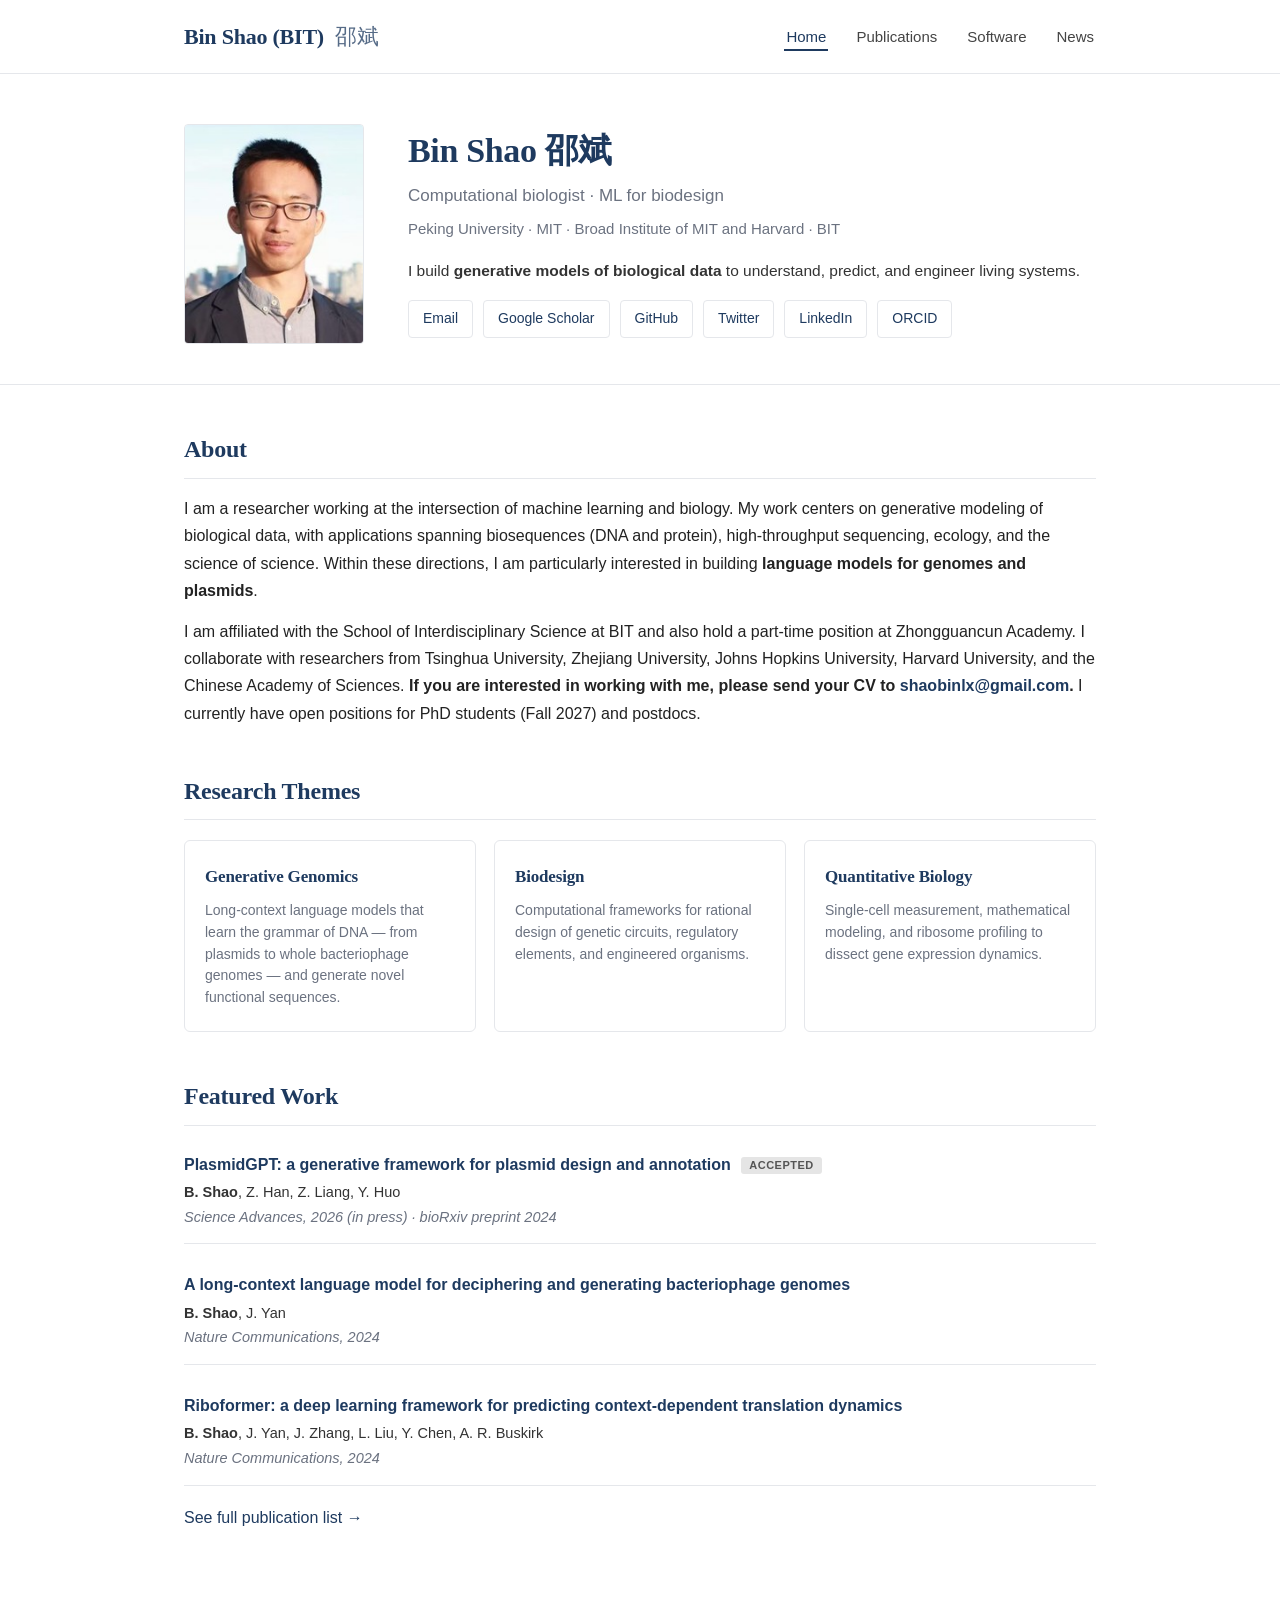
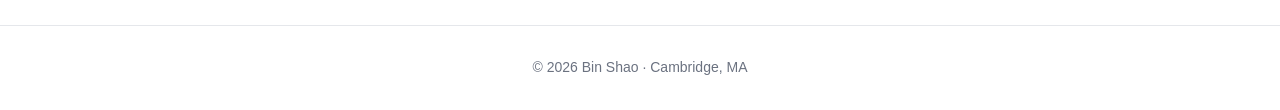
==== index.html @ 6e60f6b5 "main" ====
<!DOCTYPE html>
<html lang="en">
<head>
  <meta charset="UTF-8">
  <meta name="viewport" content="width=device-width, initial-scale=1.0">
  <title>Bin Shao</title>
  <meta name="description" content="Bin Shao — generative modeling of biological data and biodesign.">
  <link rel="stylesheet" href="style.css">
</head>
<body>

<header class="site-header">
  <div class="container">
    <div class="site-title">Bin Shao (BIT) <span class="name-cn">邵斌</span></div>
    <nav>
      <ul>
        <li><a href="index.html" class="active">Home</a></li>
        <li><a href="publications.html">Publications</a></li>
        <li><a href="software.html">Software</a></li>
        <li><a href="news.html">News</a></li>
      </ul>
    </nav>
  </div>
</header>

<main>

  <section class="hero">
    <div class="container hero-inner">
      <img src="images/profile.jpg" alt="Bin Shao" class="profile-photo">
      <div class="hero-text">
        <h1>Bin Shao <span class="name-cn" lang="zh">邵斌</span></h1>
        <div class="subtitle">Computational biologist &middot; ML for biodesign</div>
        <div class="affiliation">
          Peking University &middot; MIT &middot; Broad Institute of MIT and Harvard &middot; BIT
        </div>
        <p style="color:#333; font-size:15.5px;">
          I build <strong>generative models of biological data</strong> to understand,
          predict, and engineer living systems.
        </p>
        <div class="contact-links">
          <a href="mailto:shaobinlx@gmail.com">Email</a>
          <a href="https://scholar.google.com/citations?user=puR45JsAAAAJ&hl=en" target="_blank" rel="noopener">Google Scholar</a>
          <a href="https://github.com/lingxusb" target="_blank" rel="noopener">GitHub</a>
          <a href="https://twitter.com/ShaoBin_phy" target="_blank" rel="noopener">Twitter</a>
          <a href="https://www.linkedin.com/in/bin-shao-7a1190ab/" target="_blank" rel="noopener">LinkedIn</a>
          <a href="https://orcid.org/my-orcid?orcid=0000-0001-8697-2174" target="_blank" rel="noopener">ORCID</a>
        </div>
      </div>
    </div>
  </section>

  <div class="container">

    <section>
      <h2>About</h2>
      <p>
      I am a researcher working at the intersection of machine learning and biology.
      My work centers on generative modeling of biological data, with applications
      spanning biosequences (DNA and protein), high-throughput sequencing, ecology, and the science of science.
      Within these directions, I am particularly interested in building <strong>language
      models for genomes and plasmids</strong>.
      </p>
      <p>
        I am affiliated with the School of Interdisciplinary Science at BIT and also hold a part-time
        position at Zhongguancun Academy. I collaborate with researchers from Tsinghua University, Zhejiang University, Johns Hopkins University, Harvard University,
        and the Chinese Academy of Sciences. <strong>If you are interested in working with me, please send your CV to
        <a href="mailto:shaobinlx@gmail.com">shaobinlx@gmail.com</a>.</strong>
        I currently have open positions for PhD students (Fall 2027) and postdocs.
      </p>
    </section>

    <section>
      <h2>Research Themes</h2>
      <div class="themes">
        <div class="theme-card">
          <h3>Generative Genomics</h3>
          <p>Long-context language models that learn the grammar of DNA &mdash; from plasmids to whole bacteriophage genomes &mdash; and generate novel functional sequences.</p>
        </div>
        <div class="theme-card">
          <h3>Biodesign</h3>
          <p>Computational frameworks for rational design of genetic circuits, regulatory elements, and engineered organisms.</p>
        </div>
        <div class="theme-card">
          <h3>Quantitative Biology</h3>
          <p>Single-cell measurement, mathematical modeling, and ribosome profiling to dissect gene expression dynamics.</p>
        </div>
      </div>
    </section>

    <section>
      <h2>Featured Work</h2>
      <div class="pub">
        <div class="pub-title">
          <a href="https://www.biorxiv.org/content/10.1101/2024.09.30.615762v1" target="_blank" rel="noopener">PlasmidGPT: a generative framework for plasmid design and annotation</a>
          <span class="pub-tag">Accepted</span>
        </div>
        <div class="pub-authors"><span class="me">B. Shao</span>, Z. Han, Z. Liang, Y. Huo</div>
        <div class="pub-venue">Science Advances, 2026 (in press) &middot; bioRxiv preprint 2024</div>
      </div>
      <div class="pub">
        <div class="pub-title">
          <a href="https://www.nature.com/articles/s41467-024-53759-4" target="_blank" rel="noopener">A long-context language model for deciphering and generating bacteriophage genomes</a>
        </div>
        <div class="pub-authors"><span class="me">B. Shao</span>, J. Yan</div>
        <div class="pub-venue">Nature Communications, 2024</div>
      </div>
      <div class="pub">
        <div class="pub-title">
          <a href="https://www.nature.com/articles/s41467-024-46241-8" target="_blank" rel="noopener">Riboformer: a deep learning framework for predicting context-dependent translation dynamics</a>
        </div>
        <div class="pub-authors"><span class="me">B. Shao</span>, J. Yan, J. Zhang, L. Liu, Y. Chen, A. R. Buskirk</div>
        <div class="pub-venue">Nature Communications, 2024</div>
      </div>
      <p style="margin-top:16px;"><a href="publications.html">See full publication list →</a></p>
    </section>

  </div>
</main>

<footer class="site-footer">
  <div class="container">
    &copy; 2026 Bin Shao &middot; Cambridge, MA
  </div>
</footer>

</body>
</html>
---- style.css ----
/* --- Base --- */
* { box-sizing: border-box; }

:root {
  --primary: #1e3a5f;
  --primary-light: #3a6aa0;
  --accent: #b5651d;
  --text: #222;
  --muted: #6b7280;
  --bg: #ffffff;
  --card: #ffffff;
  --border: #e5e7eb;
}

html, body {
  margin: 0;
  padding: 0;
  font-family: -apple-system, BlinkMacSystemFont, "Segoe UI", "Helvetica Neue", Arial, sans-serif;
  font-size: 16px;
  line-height: 1.7;
  color: var(--text);
  background: var(--bg);
}

a {
  color: var(--primary);
  text-decoration: none;
  transition: color 0.15s, border-color 0.15s;
}

a:hover { color: var(--accent); text-decoration: underline; }

/* --- Layout --- */
.container {
  max-width: 960px;
  margin: 0 auto;
  padding: 0 24px;
}

header.site-header {
  background: #fff;
  border-bottom: 1px solid var(--border);
  padding: 18px 0;
  position: sticky;
  top: 0;
  z-index: 10;
}

header .container {
  display: flex;
  flex-wrap: wrap;
  align-items: center;
  justify-content: space-between;
  gap: 16px;
}

.site-title {
  font-family: Georgia, "Times New Roman", serif;
  font-size: 22px;
  font-weight: 700;
  color: var(--primary);
  letter-spacing: -0.01em;
}

nav ul {
  list-style: none;
  margin: 0;
  padding: 0;
  display: flex;
  gap: 26px;
  flex-wrap: wrap;
}

nav a {
  color: #444;
  font-size: 15px;
  font-weight: 500;
  padding: 4px 2px;
  border-bottom: 2px solid transparent;
}

nav a:hover { color: var(--primary); text-decoration: none; border-bottom-color: var(--primary); }

nav a.active {
  color: var(--primary);
  border-bottom-color: var(--primary);
}

main { padding-bottom: 80px; }

footer.site-footer {
  border-top: 1px solid var(--border);
  padding: 30px 0;
  color: var(--muted);
  font-size: 14px;
  text-align: center;
  background: #fff;
}

/* --- Headings --- */
h1, h2, h3 {
  font-family: Georgia, "Times New Roman", serif;
  letter-spacing: -0.01em;
}

h1 {
  font-size: 34px;
  font-weight: 700;
  margin: 0 0 10px 0;
  color: var(--primary);
  line-height: 1.2;
}

h2 {
  font-size: 24px;
  font-weight: 700;
  margin: 44px 0 16px 0;
  color: var(--primary);
  border-bottom: 1px solid var(--border);
  padding-bottom: 8px;
}

h3 {
  font-size: 18px;
  font-weight: 700;
  margin: 20px 0 8px 0;
  color: var(--text);
}

p { margin: 0 0 14px 0; }

/* --- Hero --- */
.hero {
  padding: 50px 0 40px 0;
  border-bottom: 1px solid var(--border);
}

.hero-inner {
  display: flex;
  gap: 44px;
  align-items: center;
  flex-wrap: wrap;
}

.hero img.profile-photo {
  width: 180px;
  height: 220px;
  border-radius: 4px;
  object-fit: cover;
  background: #f0f0f0;
  flex-shrink: 0;
  border: 1px solid var(--border);
}

.hero-text { flex: 1; min-width: 280px; }

.hero .subtitle {
  font-size: 17px;
  color: var(--muted);
  margin-bottom: 6px;
}

.affiliation {
  color: var(--muted);
  font-size: 15px;
  margin: 6px 0 16px 0;
}

.contact-links {
  margin-top: 16px;
  font-size: 15px;
  display: flex;
  gap: 10px;
  flex-wrap: wrap;
}

.contact-links a {
  display: inline-flex;
  align-items: center;
  gap: 6px;
  padding: 6px 14px;
  background: #fff;
  border: 1px solid var(--border);
  border-radius: 4px;
  color: var(--primary);
  font-weight: 500;
  font-size: 14px;
}

.contact-links a:hover {
  background: var(--primary);
  color: #fff;
  text-decoration: none;
  border-color: var(--primary);
}

/* --- Research theme cards (uniform) --- */
.themes {
  display: grid;
  grid-template-columns: repeat(3, 1fr);
  gap: 18px;
  margin: 20px 0 10px 0;
}

.theme-card {
  padding: 22px 20px;
  background: var(--card);
  border: 1px solid var(--border);
  border-radius: 6px;
  transition: transform 0.15s, box-shadow 0.15s;
}

.theme-card:hover {
  transform: translateY(-2px);
  box-shadow: 0 6px 18px rgba(0, 0, 0, 0.06);
}

.theme-card .icon {
  font-size: 22px;
  margin-bottom: 6px;
  display: block;
  color: var(--accent);
}

.theme-card h3 {
  margin: 0 0 8px 0;
  font-size: 17px;
  color: var(--primary);
}

.theme-card p {
  font-size: 14px;
  color: var(--muted);
  margin: 0;
  line-height: 1.55;
}

/* --- Publications --- */
.pub {
  margin: 0 0 18px 0;
  padding: 12px 0 14px 0;
  border-bottom: 1px solid var(--border);
}

.pub:last-child { border-bottom: none; }

.pub-title {
  font-weight: 600;
  color: var(--primary);
  font-size: 16px;
  line-height: 1.4;
  margin-bottom: 4px;
}

.pub-title a { color: inherit; }
.pub-title a:hover { color: var(--accent); text-decoration: none; }

.pub-authors {
  color: #333;
  font-size: 14.5px;
}

.pub-authors .me { font-weight: 700; }

.pub-venue {
  color: var(--muted);
  font-style: italic;
  font-size: 14.5px;
}

.pub-links {
  margin-top: 6px;
  font-size: 13px;
}

.pub-links a {
  display: inline-block;
  margin-right: 6px;
  padding: 2px 10px;
  border: 1px solid var(--border);
  color: var(--primary);
  border-radius: 3px;
  font-weight: 500;
  background: #fff;
}

.pub-links a:hover { background: var(--primary); color: #fff; text-decoration: none; border-color: var(--primary); }

.pub-tag {
  display: inline-block;
  font-size: 11px;
  background: #e5e5e5;
  color: #555;
  padding: 1px 8px;
  border-radius: 3px;
  margin-left: 6px;
  font-weight: 600;
  text-transform: uppercase;
  letter-spacing: 0.5px;
  vertical-align: middle;
}

.year-heading {
  font-family: Georgia, serif;
  font-size: 20px;
  font-weight: 700;
  margin: 30px 0 10px 0;
  color: var(--primary);
}

/* --- Software 3-column grid (uniform) --- */
.software-grid {
  display: grid;
  grid-template-columns: repeat(3, 1fr);
  gap: 20px;
  margin-top: 20px;
}

.software-item {
  background: var(--card);
  border: 1px solid var(--border);
  border-radius: 6px;
  overflow: hidden;
  display: flex;
  flex-direction: column;
  transition: transform 0.15s, box-shadow 0.15s;
}

.software-item:hover {
  transform: translateY(-2px);
  box-shadow: 0 6px 20px rgba(0, 0, 0, 0.07);
}

.software-header {
  padding: 16px 18px 12px 18px;
  border-bottom: 1px solid var(--border);
  background: #fff;
}

.software-item h3 {
  margin: 0 0 6px 0;
  font-size: 19px;
  color: var(--primary);
  font-family: Georgia, serif;
}

.software-item .tag {
  display: inline-block;
  font-size: 11px;
  color: var(--muted);
  padding: 0;
  font-weight: 600;
  text-transform: uppercase;
  letter-spacing: 0.5px;
}

.software-body {
  padding: 14px 18px 16px 18px;
  display: flex;
  flex-direction: column;
  flex: 1;
}

.software-body p {
  font-size: 14px;
  color: #333;
  line-height: 1.55;
  flex: 1;
}

.software-links {
  margin-top: 12px;
  display: flex;
  gap: 8px;
  flex-wrap: wrap;
}

.software-links a {
  font-size: 13px;
  padding: 4px 12px;
  border: 1px solid var(--border);
  border-radius: 3px;
  color: var(--primary);
  font-weight: 500;
  background: #fff;
}

.software-links a:hover {
  background: var(--primary);
  color: #fff;
  border-color: var(--primary);
  text-decoration: none;
}

/* --- News --- */
.news-item {
  display: flex;
  gap: 20px;
  padding: 16px 0;
  border-bottom: 1px solid var(--border);
}

.news-item:last-child { border-bottom: none; }

.news-date {
  flex-shrink: 0;
  width: 100px;
  color: var(--muted);
  font-size: 14px;
  font-weight: 600;
  padding-top: 2px;
  font-variant-numeric: tabular-nums;
}

.news-text { flex: 1; font-size: 15px; }

.news-text strong { color: var(--primary); }

.news-links {
  margin-top: 4px;
  font-size: 13px;
}

.news-links a {
  display: inline-block;
  margin-right: 6px;
  padding: 2px 10px;
  border: 1px solid var(--border);
  color: var(--primary);
  border-radius: 3px;
  font-weight: 500;
  background: #fff;
}

.news-links a:hover {
  background: var(--primary);
  color: #fff;
  border-color: var(--primary);
  text-decoration: none;
}

.site-title .name-cn {
  font-weight: 400;
  margin-left: 0.25em;
  opacity: 0.75;
}

/* --- Responsive --- */
@media (max-width: 800px) {
  .themes, .software-grid { grid-template-columns: 1fr 1fr; }
}

@media (max-width: 600px) {
  .hero-inner { flex-direction: column; text-align: center; gap: 20px; }
  .hero img.profile-photo { width: 150px; height: 150px; }
  .contact-links { justify-content: center; }
  header .container { flex-direction: column; align-items: flex-start; }
  nav ul { gap: 16px; }
  h1 { font-size: 28px; }
  h2 { font-size: 22px; }
  .themes, .software-grid { grid-template-columns: 1fr; }
  .news-item { flex-direction: column; gap: 4px; }
  .news-date { width: auto; }
}
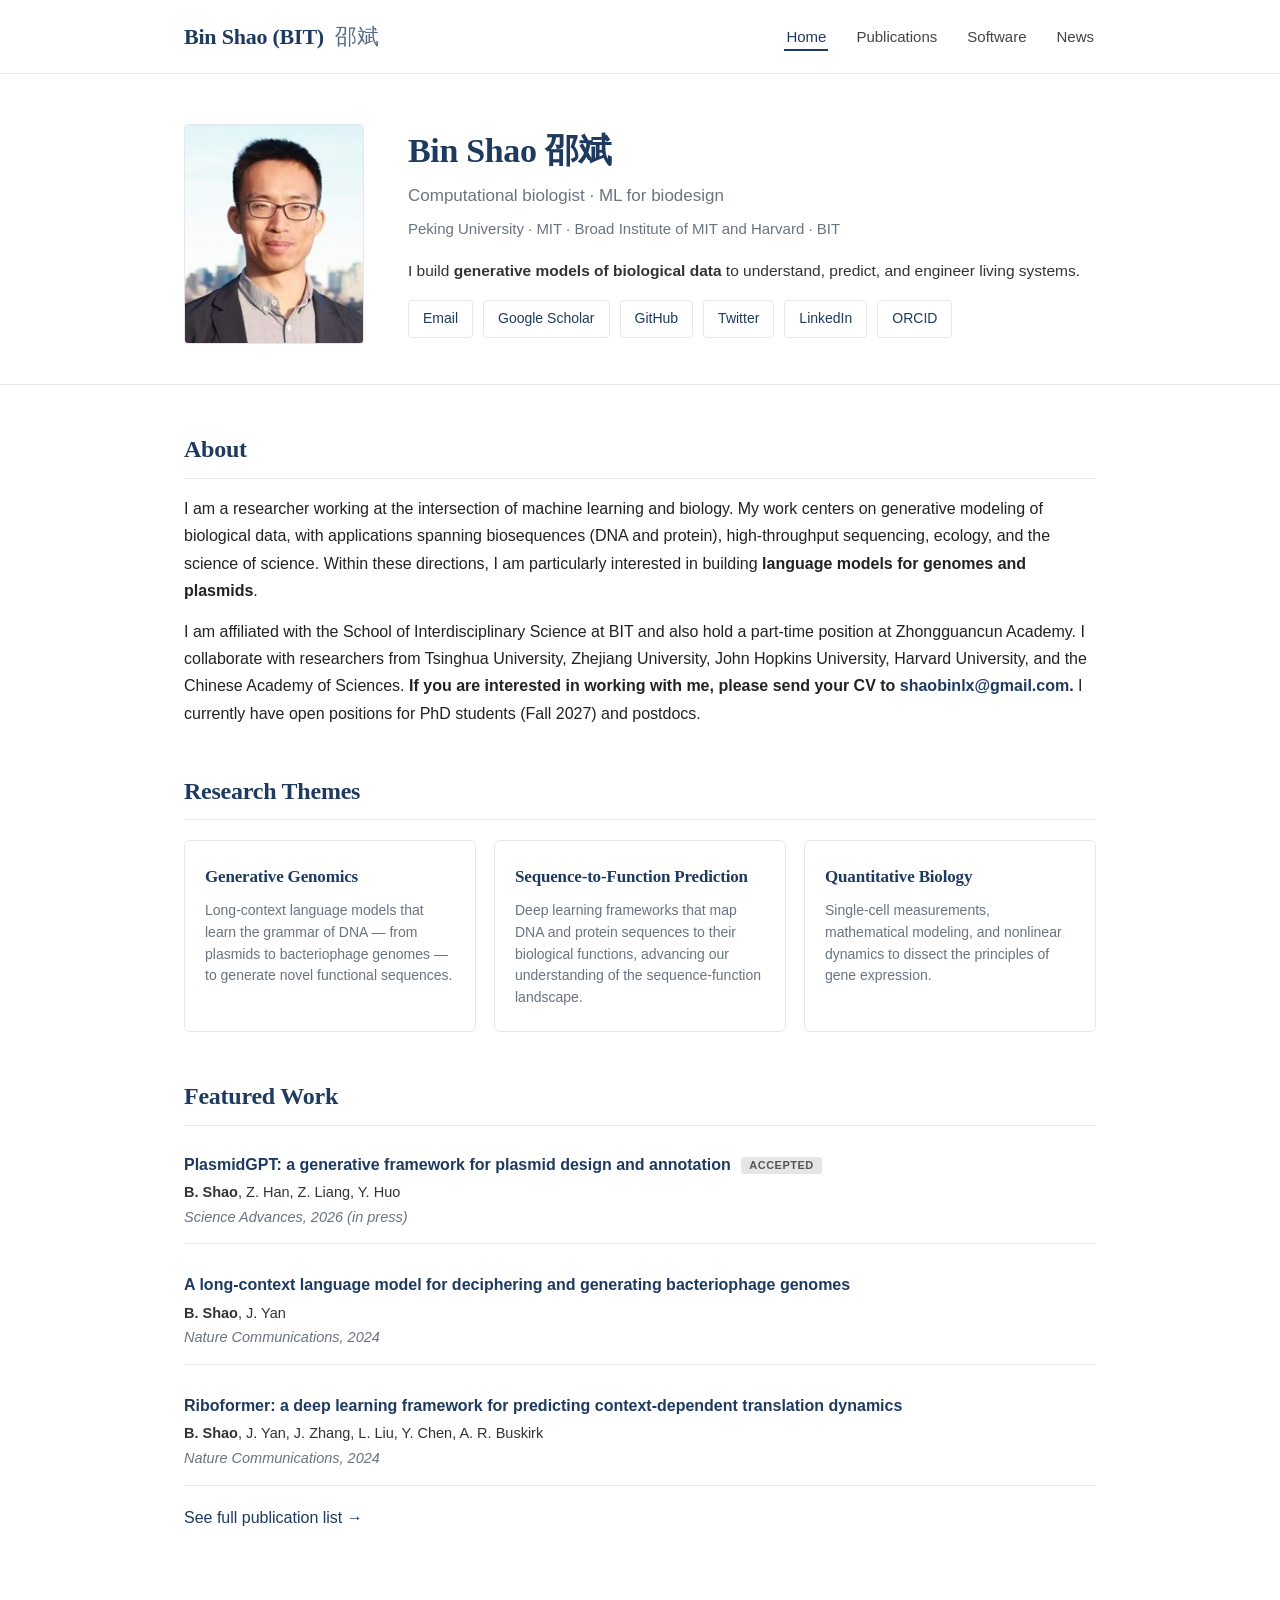
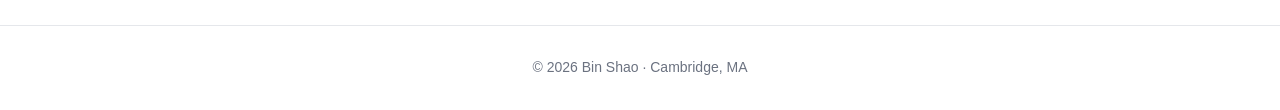
==== commit 3a1ebc92: "main" ====
--- a/index.html
+++ b/index.html
@@ -63,7 +63,7 @@
       </p>
       <p>
         I am affiliated with the School of Interdisciplinary Science at BIT and also hold a part-time
-        position at Zhongguancun Academy. I collaborate with researchers from Tsinghua University, Zhejiang University, Johns Hopkins University, Harvard University,
+        position at Zhongguancun Academy. I collaborate with researchers from Tsinghua University, Zhejiang University, John Hopkins University, Harvard University,
         and the Chinese Academy of Sciences. <strong>If you are interested in working with me, please send your CV to
         <a href="mailto:shaobinlx@gmail.com">shaobinlx@gmail.com</a>.</strong>
         I currently have open positions for PhD students (Fall 2027) and postdocs.
@@ -75,15 +75,18 @@
       <div class="themes">
         <div class="theme-card">
           <h3>Generative Genomics</h3>
-          <p>Long-context language models that learn the grammar of DNA &mdash; from plasmids to whole bacteriophage genomes &mdash; and generate novel functional sequences.</p>
+          <p>Long-context language models that learn the grammar of DNA &mdash; from
+            plasmids to bacteriophage genomes &mdash; to generate novel functional sequences.</p>
         </div>
         <div class="theme-card">
-          <h3>Biodesign</h3>
-          <p>Computational frameworks for rational design of genetic circuits, regulatory elements, and engineered organisms.</p>
+          <h3>Sequence-to-Function Prediction</h3>
+          <p>Deep learning frameworks that map DNA and protein sequences to their biological functions,
+            advancing our understanding of the sequence-function landscape.</p>
         </div>
         <div class="theme-card">
           <h3>Quantitative Biology</h3>
-          <p>Single-cell measurement, mathematical modeling, and ribosome profiling to dissect gene expression dynamics.</p>
+          <p>Single-cell measurements, mathematical modeling, and nonlinear dynamics to dissect
+            the principles of gene expression.</p>
         </div>
       </div>
     </section>
@@ -96,7 +99,7 @@
           <span class="pub-tag">Accepted</span>
         </div>
         <div class="pub-authors"><span class="me">B. Shao</span>, Z. Han, Z. Liang, Y. Huo</div>
-        <div class="pub-venue">Science Advances, 2026 (in press) &middot; bioRxiv preprint 2024</div>
+        <div class="pub-venue">Science Advances, 2026 (in press)</div>
       </div>
       <div class="pub">
         <div class="pub-title">
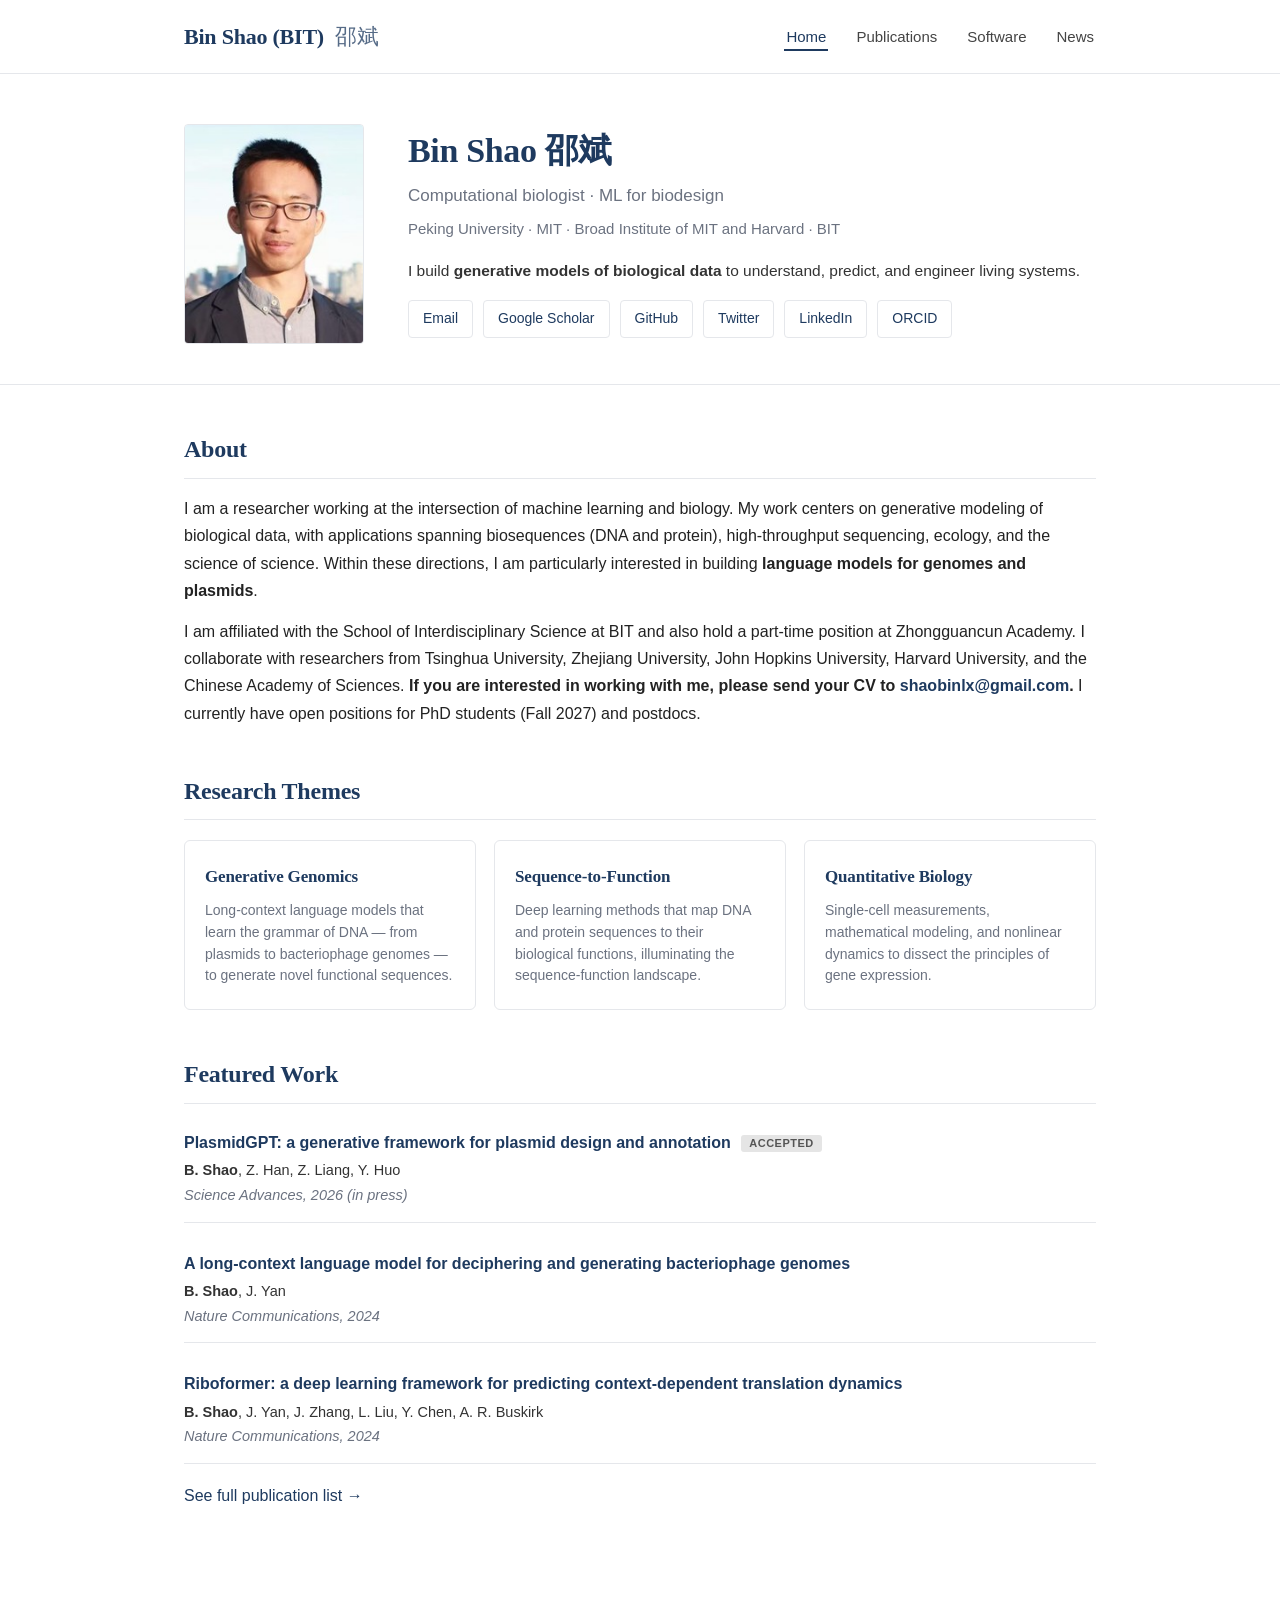
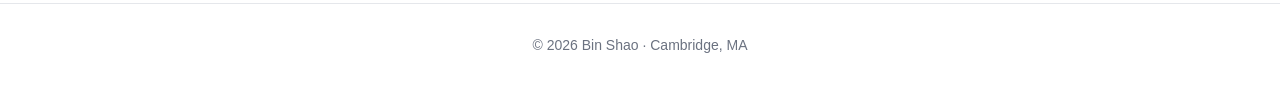
==== commit d351e514: "Update index.html" ====
--- a/index.html
+++ b/index.html
@@ -79,9 +79,9 @@
             plasmids to bacteriophage genomes &mdash; to generate novel functional sequences.</p>
         </div>
         <div class="theme-card">
-          <h3>Sequence-to-Function Prediction</h3>
-          <p>Deep learning frameworks that map DNA and protein sequences to their biological functions,
-            advancing our understanding of the sequence-function landscape.</p>
+          <h3>Sequence-to-Function</h3>
+          <p>Deep learning methods that map DNA and protein sequences to their biological functions,
+            illuminating the sequence-function landscape.</p>
         </div>
         <div class="theme-card">
           <h3>Quantitative Biology</h3>
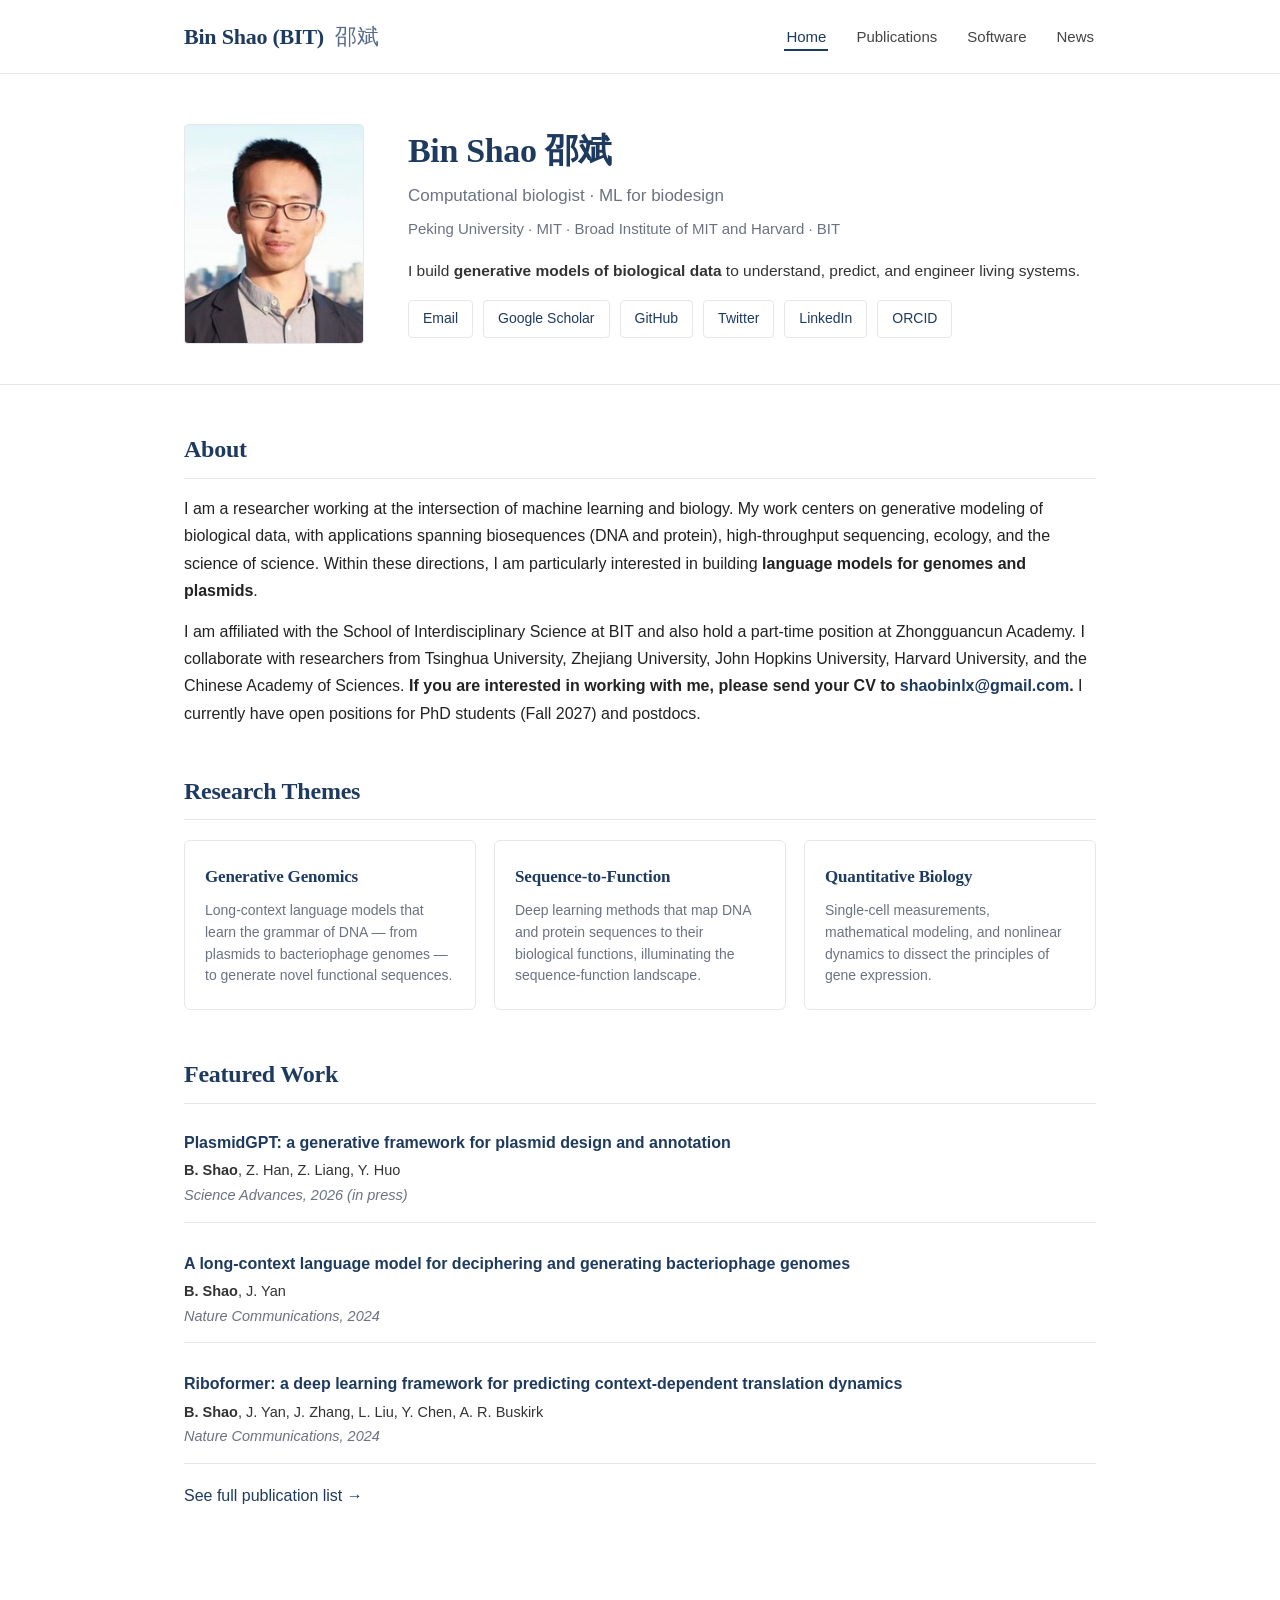
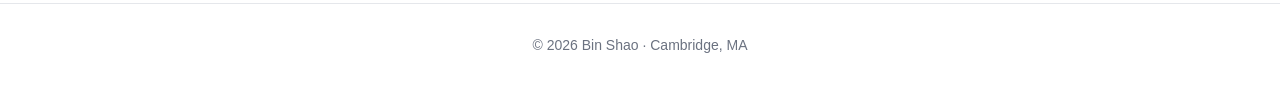
==== commit b07e44b6: "Update index.html" ====
--- a/index.html
+++ b/index.html
@@ -44,7 +44,7 @@
           <a href="https://github.com/lingxusb" target="_blank" rel="noopener">GitHub</a>
           <a href="https://twitter.com/ShaoBin_phy" target="_blank" rel="noopener">Twitter</a>
           <a href="https://www.linkedin.com/in/bin-shao-7a1190ab/" target="_blank" rel="noopener">LinkedIn</a>
-          <a href="https://orcid.org/my-orcid?orcid=0000-0001-8697-2174" target="_blank" rel="noopener">ORCID</a>
+          <a href="https://orcid.org/0000-0001-8697-2174" target="_blank" rel="noopener">ORCID</a>
         </div>
       </div>
     </div>
@@ -96,7 +96,6 @@
       <div class="pub">
         <div class="pub-title">
           <a href="https://www.biorxiv.org/content/10.1101/2024.09.30.615762v1" target="_blank" rel="noopener">PlasmidGPT: a generative framework for plasmid design and annotation</a>
-          <span class="pub-tag">Accepted</span>
         </div>
         <div class="pub-authors"><span class="me">B. Shao</span>, Z. Han, Z. Liang, Y. Huo</div>
         <div class="pub-venue">Science Advances, 2026 (in press)</div>
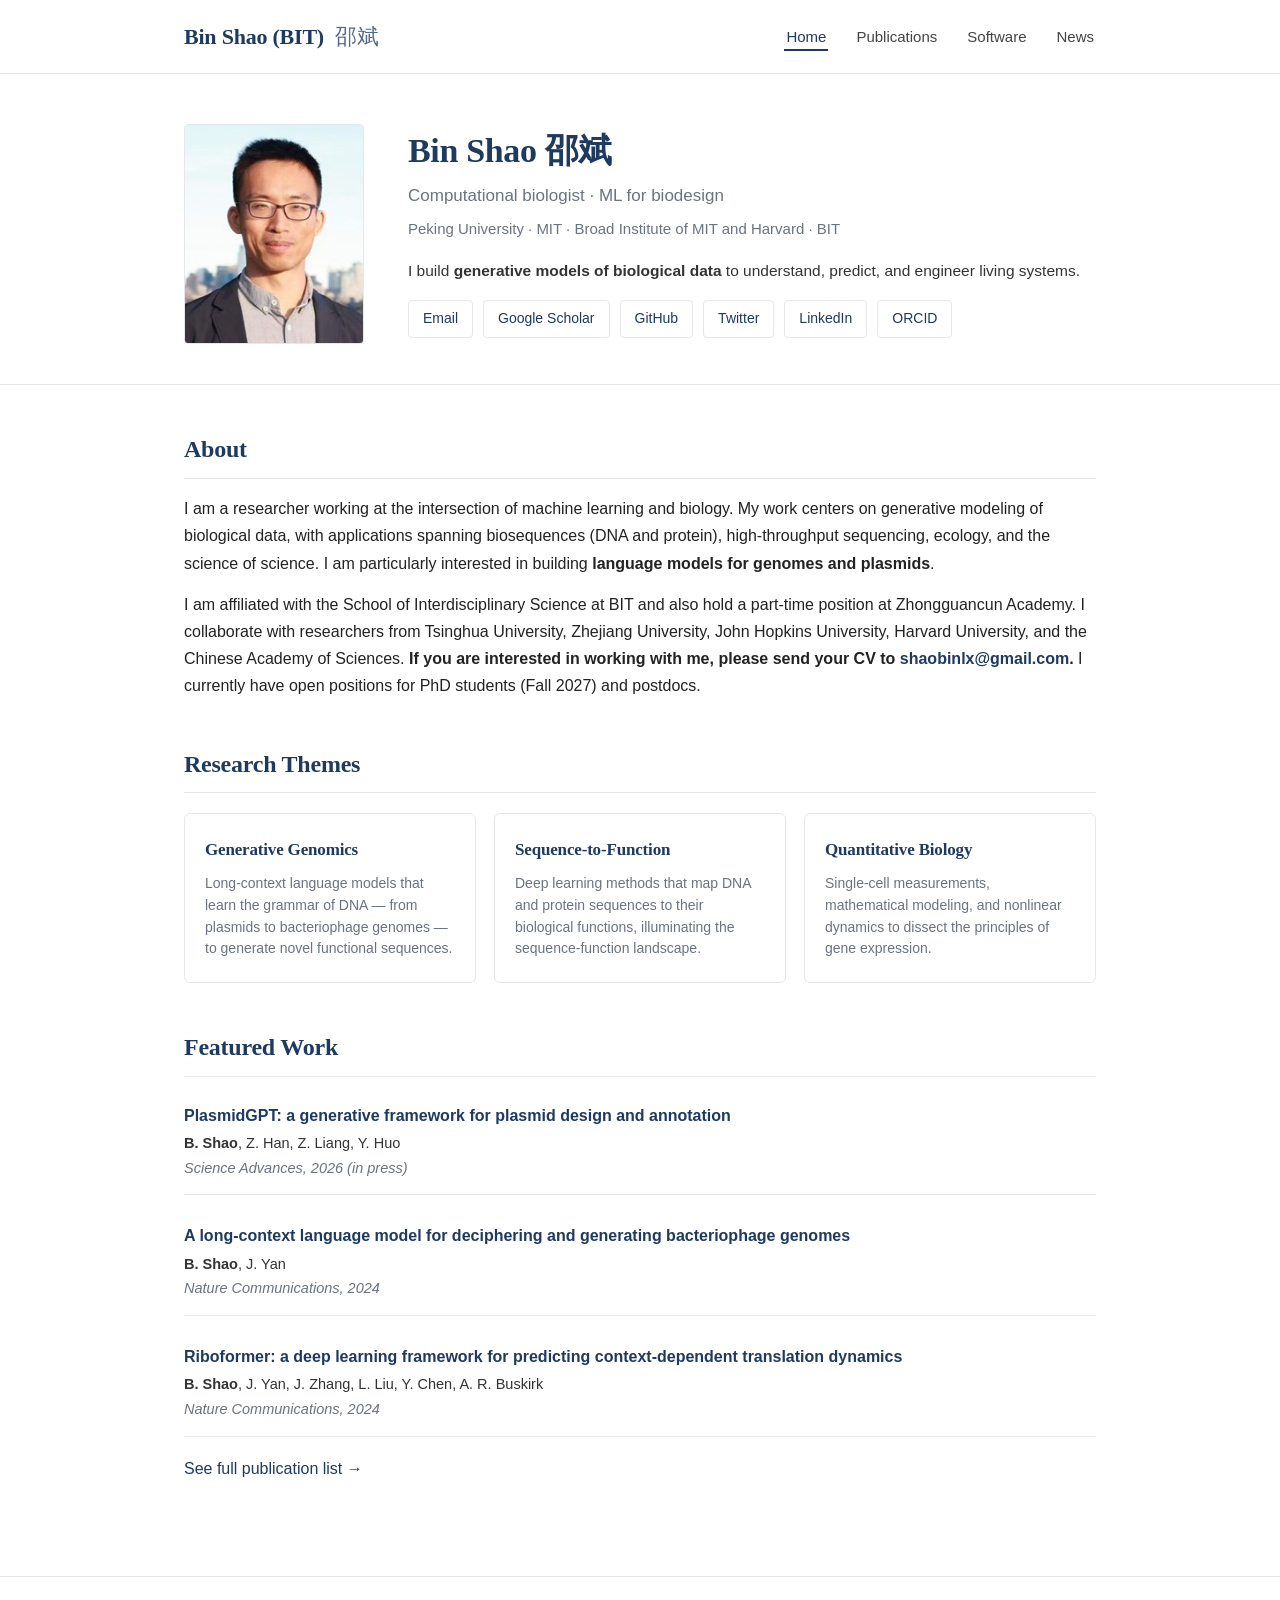
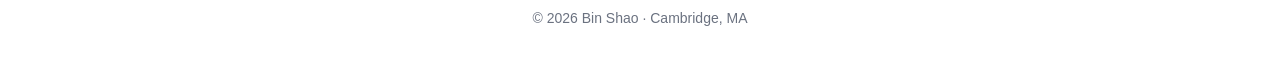
==== commit 3b9dfe59: "Update index.html" ====
--- a/index.html
+++ b/index.html
@@ -6,6 +6,8 @@
   <title>Bin Shao</title>
   <meta name="description" content="Bin Shao — generative modeling of biological data and biodesign.">
   <link rel="stylesheet" href="style.css">
+  <script data-goatcounter="https://lingxusb.goatcounter.com/count"
+        async src="//gc.zgo.at/count.js"></script>
 </head>
 <body>
 
@@ -58,7 +60,7 @@
       I am a researcher working at the intersection of machine learning and biology.
       My work centers on generative modeling of biological data, with applications
       spanning biosequences (DNA and protein), high-throughput sequencing, ecology, and the science of science.
-      Within these directions, I am particularly interested in building <strong>language
+      I am particularly interested in building <strong>language
       models for genomes and plasmids</strong>.
       </p>
       <p>
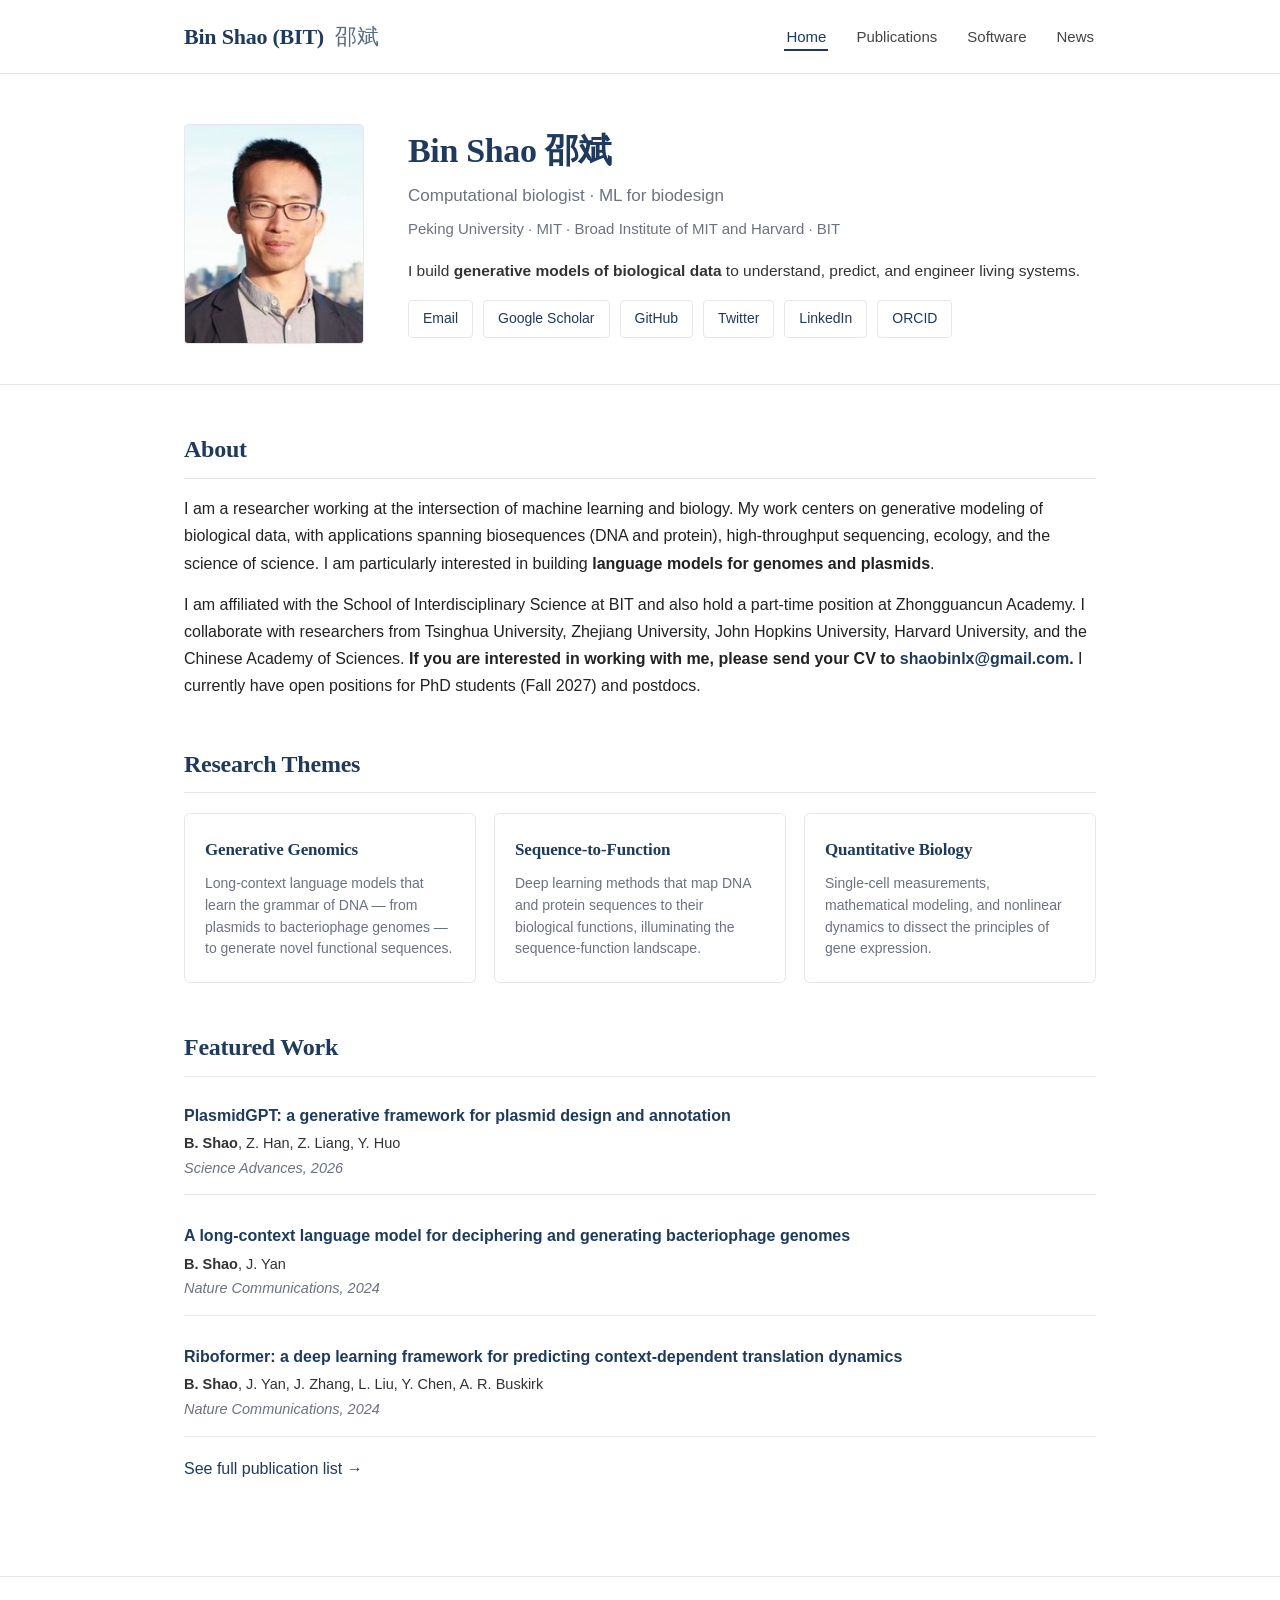
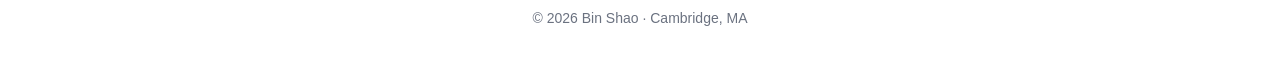
==== commit 7eccb736: "update paper" ====
--- a/index.html
+++ b/index.html
@@ -97,10 +97,10 @@
       <h2>Featured Work</h2>
       <div class="pub">
         <div class="pub-title">
-          <a href="https://www.biorxiv.org/content/10.1101/2024.09.30.615762v1" target="_blank" rel="noopener">PlasmidGPT: a generative framework for plasmid design and annotation</a>
+          <a href="https://www.science.org/doi/10.1126/sciadv.aee6916" target="_blank" rel="noopener">PlasmidGPT: a generative framework for plasmid design and annotation</a>
         </div>
         <div class="pub-authors"><span class="me">B. Shao</span>, Z. Han, Z. Liang, Y. Huo</div>
-        <div class="pub-venue">Science Advances, 2026 (in press)</div>
+        <div class="pub-venue">Science Advances, 2026</div>
       </div>
       <div class="pub">
         <div class="pub-title">
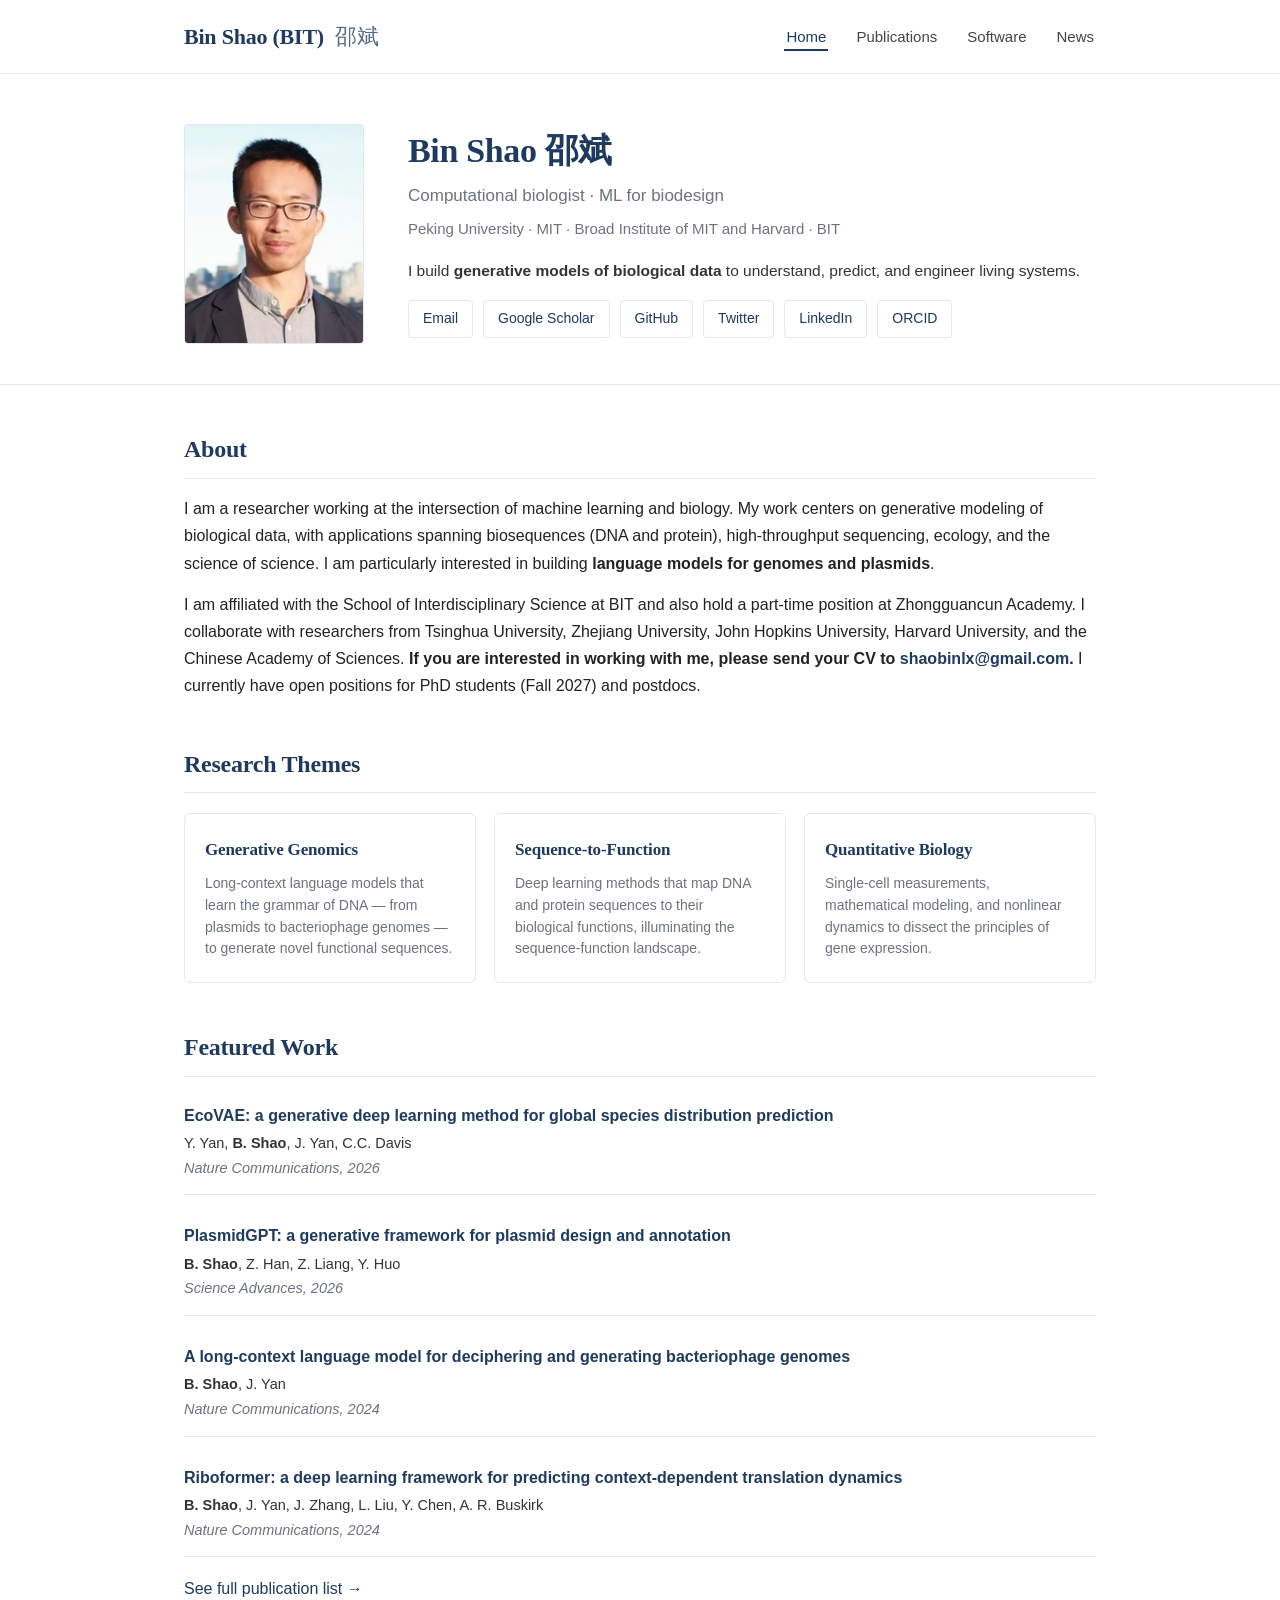
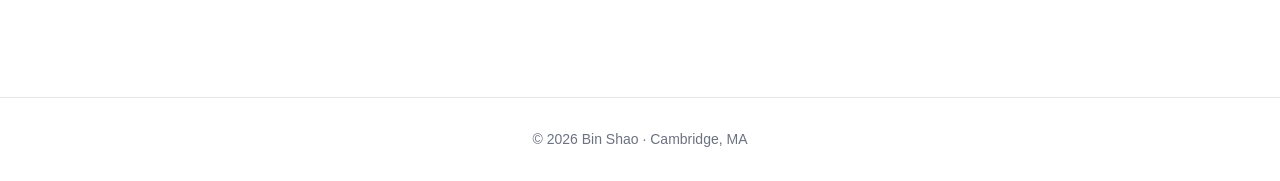
==== commit 0a22686d: "update pub" ====
--- a/index.html
+++ b/index.html
@@ -97,6 +97,13 @@
       <h2>Featured Work</h2>
       <div class="pub">
         <div class="pub-title">
+          <a href="https://www.nature.com/articles/s41467-026-79791-0" target="_blank" rel="noopener">EcoVAE: a generative deep learning method for global species distribution prediction</a>
+        </div>
+        <div class="pub-authors">Y. Yan, <span class="me">B. Shao</span>, J. Yan, C.C. Davis</div>
+        <div class="pub-venue">Nature Communications, 2026</div>
+      </div>
+      <div class="pub">
+        <div class="pub-title">
           <a href="https://www.science.org/doi/10.1126/sciadv.aee6916" target="_blank" rel="noopener">PlasmidGPT: a generative framework for plasmid design and annotation</a>
         </div>
         <div class="pub-authors"><span class="me">B. Shao</span>, Z. Han, Z. Liang, Y. Huo</div>
